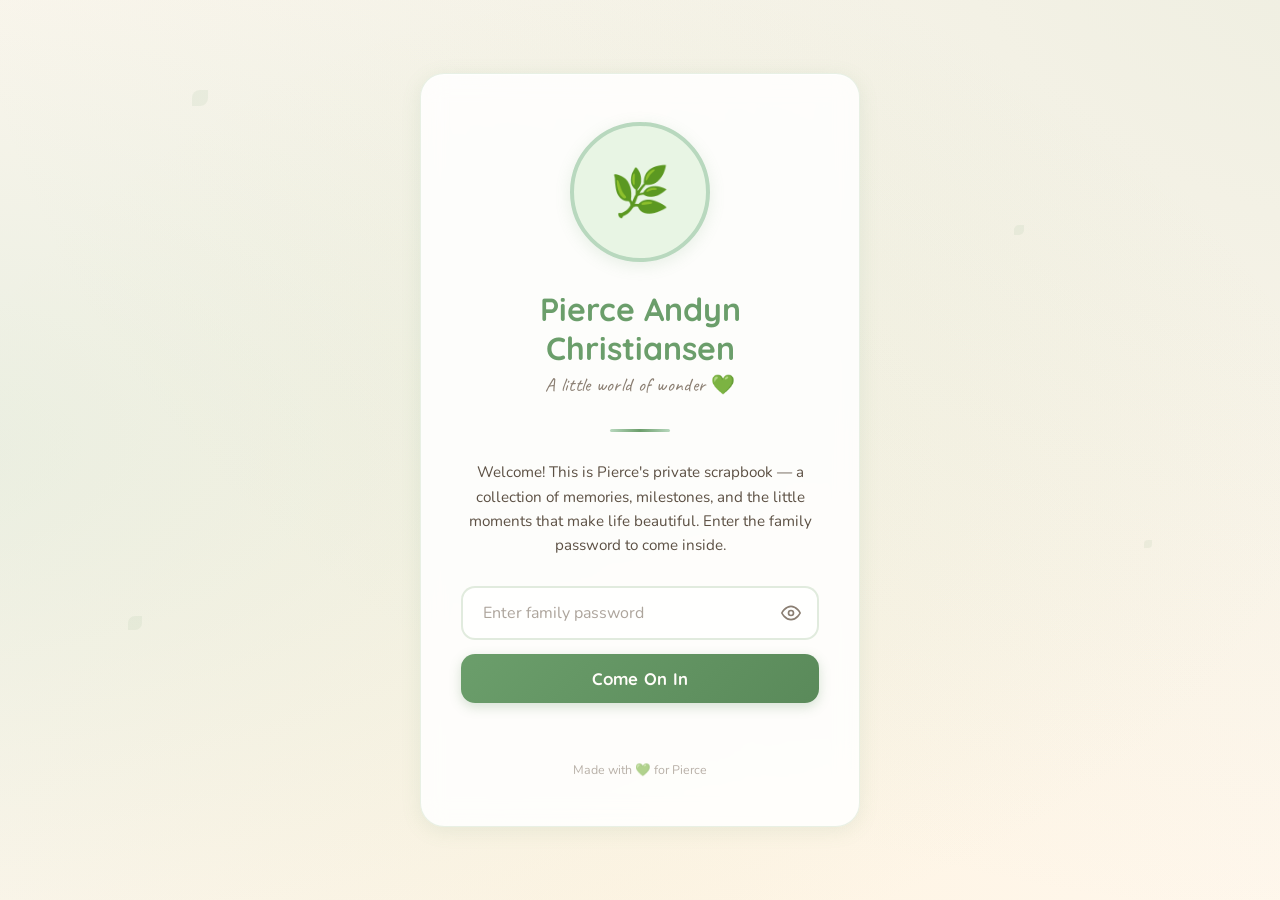
==== index.html @ a2e5b588 "Rename Index.html to index.html" ====
<!DOCTYPE html>
<html lang="en">
<head>
    <meta charset="UTF-8">
    <meta name="viewport" content="width=device-width, initial-scale=1.0">
    <title>Pierce Andyn Christiansen</title>
    <meta name="description" content="A digital scrapbook and memory vault for Pierce Andyn Christiansen.">
    <meta name="robots" content="noindex, nofollow">

    <!-- Fonts -->
    <link rel="preconnect" href="https://fonts.googleapis.com">
    <link rel="preconnect" href="https://fonts.gstatic.com" crossorigin>
    <link href="https://fonts.googleapis.com/css2?family=Quicksand:wght@400;500;600;700&family=Nunito:wght@400;600;700&family=Caveat:wght@400;500;600;700&display=swap" rel="stylesheet">

    <!-- Favicon placeholder — replace with a real favicon when ready -->
    <!-- <link rel="icon" href="/images/favicon.ico" type="image/x-icon"> -->

    <style>
        /* ============================================
           CSS VARIABLES — Pierce's Color Palette
           ============================================ */
        :root {
            /* Backgrounds */
            --bg-cream: #FFF8F0;
            --bg-linen: #FAF0E6;
            --bg-warm: #FDF6EE;

            /* Greens — Pierce's favorite color 💚 */
            --green-soft: #A8C5A0;
            --green-leaf: #6B9E6B;
            --green-mint: #B8D8BE;
            --green-deep: #5A8A5A;
            --green-pale: #E8F5E4;
            --green-forest: #4A7A4A;

            /* Accents */
            --yellow-golden: #F4C542;
            --yellow-soft: #FBE8A6;

            /* Text */
            --text-charcoal: #3D3D3D;
            --text-warm: #5C5044;
            --text-light: #8A7E72;
            --text-white: #FFFDF9;

            /* Misc */
            --shadow-soft: 0 4px 20px rgba(107, 158, 107, 0.12);
            --shadow-hover: 0 8px 32px rgba(107, 158, 107, 0.2);
            --radius-soft: 16px;
            --radius-round: 24px;
            --transition: 0.3s cubic-bezier(0.4, 0, 0.2, 1);
        }

        /* ============================================
           RESET & BASE
           ============================================ */
        *, *::before, *::after {
            margin: 0;
            padding: 0;
            box-sizing: border-box;
        }

        html {
            font-size: 16px;
            scroll-behavior: smooth;
        }

        body {
            font-family: 'Nunito', sans-serif;
            color: var(--text-charcoal);
            background-color: var(--bg-cream);
            min-height: 100vh;
            overflow-x: hidden;
            -webkit-font-smoothing: antialiased;
        }

        /* ============================================
           PASSWORD PAGE — The gate
           ============================================ */
        #password-page {
            min-height: 100vh;
            display: flex;
            flex-direction: column;
            align-items: center;
            justify-content: center;
            padding: 24px;
            position: relative;
            overflow: hidden;
        }

        /* Soft background texture / atmosphere */
        #password-page::before {
            content: '';
            position: absolute;
            top: -50%;
            left: -50%;
            width: 200%;
            height: 200%;
            background:
                radial-gradient(ellipse at 20% 50%, rgba(184, 216, 190, 0.3) 0%, transparent 50%),
                radial-gradient(ellipse at 80% 20%, rgba(168, 197, 160, 0.2) 0%, transparent 50%),
                radial-gradient(ellipse at 50% 80%, rgba(244, 197, 66, 0.08) 0%, transparent 50%);
            animation: bgDrift 20s ease-in-out infinite alternate;
            z-index: 0;
        }

        @keyframes bgDrift {
            0% { transform: translate(0, 0) scale(1); }
            100% { transform: translate(-2%, -1%) scale(1.03); }
        }

        /* Decorative floating leaves / dots */
        .floating-leaf {
            position: absolute;
            width: 12px;
            height: 12px;
            border-radius: 50% 0 50% 0;
            background: var(--green-soft);
            opacity: 0.15;
            z-index: 0;
            animation: leafFloat linear infinite;
        }

        .floating-leaf:nth-child(1) { top: 10%; left: 15%; width: 16px; height: 16px; animation-duration: 18s; animation-delay: 0s; }
        .floating-leaf:nth-child(2) { top: 25%; right: 20%; width: 10px; height: 10px; animation-duration: 22s; animation-delay: 3s; }
        .floating-leaf:nth-child(3) { bottom: 30%; left: 10%; width: 14px; height: 14px; animation-duration: 20s; animation-delay: 6s; }
        .floating-leaf:nth-child(4) { top: 60%; right: 10%; width: 8px; height: 8px; animation-duration: 25s; animation-delay: 2s; }
        .floating-leaf:nth-child(5) { bottom: 15%; left: 40%; width: 11px; height: 11px; animation-duration: 19s; animation-delay: 5s; }
        .floating-leaf:nth-child(6) { top: 40%; left: 60%; width: 9px; height: 9px; animation-duration: 23s; animation-delay: 8s; }

        @keyframes leafFloat {
            0%   { transform: translate(0, 0) rotate(0deg); opacity: 0.12; }
            25%  { transform: translate(15px, -20px) rotate(90deg); opacity: 0.2; }
            50%  { transform: translate(-10px, -40px) rotate(180deg); opacity: 0.12; }
            75%  { transform: translate(20px, -20px) rotate(270deg); opacity: 0.18; }
            100% { transform: translate(0, 0) rotate(360deg); opacity: 0.12; }
        }

        /* Main card container */
        .gate-card {
            position: relative;
            z-index: 1;
            background: rgba(255, 255, 255, 0.85);
            backdrop-filter: blur(12px);
            -webkit-backdrop-filter: blur(12px);
            border: 1px solid rgba(168, 197, 160, 0.25);
            border-radius: var(--radius-round);
            padding: 48px 40px;
            max-width: 440px;
            width: 100%;
            text-align: center;
            box-shadow:
                var(--shadow-soft),
                inset 0 1px 0 rgba(255, 255, 255, 0.6);
            animation: cardFadeIn 0.8s ease-out;
        }

        @keyframes cardFadeIn {
            0% { opacity: 0; transform: translateY(20px) scale(0.97); }
            100% { opacity: 1; transform: translateY(0) scale(1); }
        }

        /* Photo placeholder — the hero circle */
        .gate-photo {
            width: 140px;
            height: 140px;
            border-radius: 50%;
            margin: 0 auto 28px;
            overflow: hidden;
            border: 4px solid var(--green-mint);
            box-shadow: 0 4px 16px rgba(107, 158, 107, 0.15);
            background: var(--green-pale);
            display: flex;
            align-items: center;
            justify-content: center;
            position: relative;
        }

        .gate-photo img {
            width: 100%;
            height: 100%;
            object-fit: cover;
            display: block;
        }

        /* Placeholder icon when no image yet */
        .gate-photo-placeholder {
            color: var(--green-soft);
            font-size: 48px;
            line-height: 1;
        }

        /* Name & subtitle */
        .gate-name {
            font-family: 'Quicksand', sans-serif;
            font-size: 2rem;
            font-weight: 700;
            color: var(--green-leaf);
            line-height: 1.2;
            margin-bottom: 6px;
        }

        .gate-subtitle {
            font-family: 'Caveat', cursive;
            font-size: 1.2rem;
            color: var(--text-light);
            margin-bottom: 32px;
            letter-spacing: 0.3px;
        }

        /* Decorative divider */
        .gate-divider {
            width: 60px;
            height: 3px;
            background: linear-gradient(90deg, var(--green-mint), var(--green-leaf), var(--green-mint));
            border-radius: 3px;
            margin: 0 auto 28px;
        }

        /* Welcome message */
        .gate-welcome {
            font-size: 0.95rem;
            color: var(--text-warm);
            line-height: 1.6;
            margin-bottom: 28px;
        }

        /* Password form */
        .gate-form {
            display: flex;
            flex-direction: column;
            gap: 14px;
        }

        .gate-input-wrapper {
            position: relative;
        }

        .gate-input {
            width: 100%;
            padding: 14px 48px 14px 20px;
            border: 2px solid rgba(168, 197, 160, 0.35);
            border-radius: 14px;
            font-family: 'Nunito', sans-serif;
            font-size: 1rem;
            color: var(--text-charcoal);
            background: rgba(255, 255, 255, 0.7);
            outline: none;
            transition: var(--transition);
        }

        .gate-input::placeholder {
            color: var(--text-light);
            opacity: 0.7;
        }

        .gate-input:focus {
            border-color: var(--green-leaf);
            box-shadow: 0 0 0 4px rgba(107, 158, 107, 0.12);
            background: #fff;
        }

        /* Toggle password visibility button */
        .gate-toggle-pw {
            position: absolute;
            right: 14px;
            top: 50%;
            transform: translateY(-50%);
            background: none;
            border: none;
            cursor: pointer;
            color: var(--text-light);
            padding: 4px;
            display: flex;
            align-items: center;
            justify-content: center;
            transition: color var(--transition);
        }

        .gate-toggle-pw:hover {
            color: var(--green-leaf);
        }

        .gate-toggle-pw svg {
            width: 20px;
            height: 20px;
        }

        /* Submit button */
        .gate-btn {
            padding: 14px 32px;
            border: none;
            border-radius: 14px;
            font-family: 'Quicksand', sans-serif;
            font-size: 1.05rem;
            font-weight: 700;
            color: var(--text-white);
            background: linear-gradient(135deg, var(--green-leaf), var(--green-deep));
            cursor: pointer;
            transition: var(--transition);
            box-shadow: 0 4px 12px rgba(90, 138, 90, 0.25);
            letter-spacing: 0.3px;
        }

        .gate-btn:hover {
            transform: translateY(-2px);
            box-shadow: 0 6px 20px rgba(90, 138, 90, 0.35);
            background: linear-gradient(135deg, var(--green-deep), var(--green-forest));
        }

        .gate-btn:active {
            transform: translateY(0);
        }

        /* Error message */
        .gate-error {
            font-size: 0.88rem;
            color: #C0392B;
            min-height: 22px;
            transition: var(--transition);
            margin-top: 2px;
        }

        .gate-error.shake {
            animation: shakeError 0.4s ease-out;
        }

        @keyframes shakeError {
            0%, 100% { transform: translateX(0); }
            20% { transform: translateX(-6px); }
            40% { transform: translateX(6px); }
            60% { transform: translateX(-4px); }
            80% { transform: translateX(4px); }
        }

        /* Small footer note */
        .gate-footer {
            margin-top: 20px;
            font-size: 0.78rem;
            color: var(--text-light);
            opacity: 0.6;
        }

        .gate-footer span {
            color: var(--green-leaf);
        }

        /* Green heart accent */
        .heart-accent {
            display: inline-block;
            color: var(--green-leaf);
            animation: heartPulse 2s ease-in-out infinite;
        }

        @keyframes heartPulse {
            0%, 100% { transform: scale(1); }
            50% { transform: scale(1.15); }
        }

        /* ============================================
           MAIN SITE — Shown after authentication
           ============================================ */
        #main-site {
            display: none;
            min-height: 100vh;
        }

        /* ---- NAVIGATION BAR ---- */
        .site-nav {
            background: rgba(255, 255, 255, 0.9);
            backdrop-filter: blur(10px);
            -webkit-backdrop-filter: blur(10px);
            border-bottom: 1px solid rgba(168, 197, 160, 0.2);
            padding: 0 24px;
            position: sticky;
            top: 0;
            z-index: 100;
        }

        .nav-inner {
            max-width: 1100px;
            margin: 0 auto;
            display: flex;
            align-items: center;
            justify-content: space-between;
            height: 64px;
        }

        .nav-logo {
            font-family: 'Quicksand', sans-serif;
            font-weight: 700;
            font-size: 1.15rem;
            color: var(--green-leaf);
            text-decoration: none;
            display: flex;
            align-items: center;
            gap: 8px;
        }

        .nav-logo-icon {
            width: 32px;
            height: 32px;
            border-radius: 50%;
            overflow: hidden;
            border: 2px solid var(--green-mint);
            background: var(--green-pale);
            flex-shrink: 0;
            display: flex;
            align-items: center;
            justify-content: center;
            font-size: 14px;
        }

        .nav-logo-icon img {
            width: 100%;
            height: 100%;
            object-fit: cover;
        }

        /* Hamburger menu for mobile */
        .nav-hamburger {
            display: none;
            background: none;
            border: none;
            cursor: pointer;
            padding: 4px;
            color: var(--text-charcoal);
        }

        .nav-hamburger svg {
            width: 28px;
            height: 28px;
        }

        .nav-links {
            display: flex;
            align-items: center;
            gap: 4px;
            list-style: none;
        }

        .nav-links a {
            font-family: 'Quicksand', sans-serif;
            font-weight: 600;
            font-size: 0.9rem;
            color: var(--text-warm);
            text-decoration: none;
            padding: 8px 14px;
            border-radius: 10px;
            transition: var(--transition);
        }

        .nav-links a:hover,
        .nav-links a.active {
            color: var(--green-deep);
            background: var(--green-pale);
        }

        /* ---- HERO SECTION ---- */
        .hero {
            max-width: 1100px;
            margin: 0 auto;
            padding: 60px 24px 40px;
            text-align: center;
        }

        .hero-photo-frame {
            width: 220px;
            height: 220px;
            border-radius: 50%;
            margin: 0 auto 32px;
            overflow: hidden;
            border: 5px solid var(--green-mint);
            box-shadow:
                0 8px 32px rgba(107, 158, 107, 0.15),
                0 0 0 8px rgba(184, 216, 190, 0.15);
            background: var(--green-pale);
            display: flex;
            align-items: center;
            justify-content: center;
            animation: heroPhotoIn 1s ease-out 0.2s both;
        }

        @keyframes heroPhotoIn {
            0% { opacity: 0; transform: scale(0.85); }
            100% { opacity: 1; transform: scale(1); }
        }

        .hero-photo-frame img {
            width: 100%;
            height: 100%;
            object-fit: cover;
        }

        .hero-photo-placeholder {
            font-size: 64px;
            color: var(--green-soft);
        }

        .hero h1 {
            font-family: 'Quicksand', sans-serif;
            font-size: 2.8rem;
            font-weight: 700;
            color: var(--green-leaf);
            margin-bottom: 8px;
            animation: fadeUp 0.8s ease-out 0.4s both;
        }

        .hero-tagline {
            font-family: 'Caveat', cursive;
            font-size: 1.4rem;
            color: var(--text-light);
            margin-bottom: 12px;
            animation: fadeUp 0.8s ease-out 0.55s both;
        }

        .hero-description {
            font-size: 1.05rem;
            color: var(--text-warm);
            max-width: 540px;
            margin: 0 auto;
            line-height: 1.7;
            animation: fadeUp 0.8s ease-out 0.7s both;
        }

        @keyframes fadeUp {
            0% { opacity: 0; transform: translateY(16px); }
            100% { opacity: 1; transform: translateY(0); }
        }

        /* ---- QUICK NAV CARDS ---- */
        .quick-nav {
            max-width: 1100px;
            margin: 0 auto;
            padding: 20px 24px 60px;
        }

        .quick-nav-heading {
            font-family: 'Caveat', cursive;
            font-size: 1.5rem;
            color: var(--text-light);
            text-align: center;
            margin-bottom: 32px;
            animation: fadeUp 0.8s ease-out 0.85s both;
        }

        .quick-nav-grid {
            display: grid;
            grid-template-columns: repeat(auto-fit, minmax(200px, 1fr));
            gap: 20px;
        }

        .nav-card {
            background: rgba(255, 255, 255, 0.75);
            border: 1px solid rgba(168, 197, 160, 0.2);
            border-radius: var(--radius-soft);
            padding: 28px 20px;
            text-align: center;
            text-decoration: none;
            color: var(--text-charcoal);
            transition: var(--transition);
            box-shadow: var(--shadow-soft);
            animation: fadeUp 0.6s ease-out both;
        }

        .nav-card:nth-child(1) { animation-delay: 0.9s; }
        .nav-card:nth-child(2) { animation-delay: 1.0s; }
        .nav-card:nth-child(3) { animation-delay: 1.1s; }
        .nav-card:nth-child(4) { animation-delay: 1.2s; }
        .nav-card:nth-child(5) { animation-delay: 1.3s; }
        .nav-card:nth-child(6) { animation-delay: 1.4s; }
        .nav-card:nth-child(7) { animation-delay: 1.5s; }

        .nav-card:hover {
            transform: translateY(-4px);
            box-shadow: var(--shadow-hover);
            border-color: var(--green-soft);
        }

        .nav-card-icon {
            font-size: 2.2rem;
            margin-bottom: 12px;
            display: block;
        }

        .nav-card-title {
            font-family: 'Quicksand', sans-serif;
            font-weight: 700;
            font-size: 1.05rem;
            color: var(--green-leaf);
            margin-bottom: 6px;
        }

        .nav-card-desc {
            font-size: 0.85rem;
            color: var(--text-light);
            line-height: 1.5;
        }

        /* ---- SITE FOOTER ---- */
        .site-footer {
            text-align: center;
            padding: 32px 24px;
            border-top: 1px solid rgba(168, 197, 160, 0.15);
            background: rgba(232, 245, 228, 0.3);
        }

        .site-footer p {
            font-family: 'Caveat', cursive;
            font-size: 1.1rem;
            color: var(--text-light);
        }

        .site-footer .heart-accent {
            font-style: normal;
        }

        /* ============================================
           MOBILE RESPONSIVE
           ============================================ */
        @media (max-width: 768px) {
            .gate-card {
                padding: 36px 28px;
                border-radius: 20px;
            }

            .gate-photo {
                width: 110px;
                height: 110px;
            }

            .gate-name {
                font-size: 1.65rem;
            }

            .gate-subtitle {
                font-size: 1.05rem;
            }

            /* Mobile nav */
            .nav-hamburger {
                display: block;
            }

            .nav-links {
                display: none;
                position: absolute;
                top: 64px;
                left: 0;
                right: 0;
                background: rgba(255, 255, 255, 0.97);
                backdrop-filter: blur(12px);
                -webkit-backdrop-filter: blur(12px);
                flex-direction: column;
                padding: 16px 24px;
                gap: 4px;
                border-bottom: 1px solid rgba(168, 197, 160, 0.2);
                box-shadow: 0 8px 24px rgba(0, 0, 0, 0.06);
            }

            .nav-links.open {
                display: flex;
            }

            .nav-links a {
                padding: 12px 16px;
                font-size: 1rem;
                width: 100%;
                text-align: left;
            }

            /* Hero mobile */
            .hero {
                padding: 40px 20px 28px;
            }

            .hero-photo-frame {
                width: 160px;
                height: 160px;
            }

            .hero h1 {
                font-size: 2rem;
            }

            .hero-tagline {
                font-size: 1.2rem;
            }

            .hero-description {
                font-size: 0.95rem;
            }

            /* Cards mobile */
            .quick-nav {
                padding: 12px 20px 48px;
            }

            .quick-nav-grid {
                grid-template-columns: repeat(2, 1fr);
                gap: 14px;
            }

            .nav-card {
                padding: 22px 16px;
            }

            .nav-card-icon {
                font-size: 1.8rem;
            }

            .nav-card-title {
                font-size: 0.95rem;
            }

            .nav-card-desc {
                font-size: 0.78rem;
            }
        }

        @media (max-width: 420px) {
            .gate-card {
                padding: 32px 22px;
            }

            .hero h1 {
                font-size: 1.7rem;
            }

            .quick-nav-grid {
                grid-template-columns: 1fr 1fr;
                gap: 12px;
            }
        }

        /* ============================================
           LOADING / TRANSITION STATE
           ============================================ */
        .page-loading {
            opacity: 0;
            animation: pageFadeIn 0.5s ease-out forwards;
        }

        @keyframes pageFadeIn {
            to { opacity: 1; }
        }
    </style>
</head>
<body>

    <!-- ==========================================
         PASSWORD GATE PAGE
         ========================================== -->
    <div id="password-page">
        <!-- Floating decorative elements -->
        <div class="floating-leaf"></div>
        <div class="floating-leaf"></div>
        <div class="floating-leaf"></div>
        <div class="floating-leaf"></div>
        <div class="floating-leaf"></div>
        <div class="floating-leaf"></div>

        <div class="gate-card">
            <!-- Profile photo — PLACEHOLDER: replace src with real image path -->
            <div class="gate-photo">
                <!-- 
                    📸 IMAGE PLACEHOLDER — Replace this entire comment + placeholder 
                    with a real <img> tag once you have a photo:
                    <img src="images/hero/pierce-gate.jpg" alt="Pierce Andyn Christiansen">
                -->
                <span class="gate-photo-placeholder">🌿</span>
            </div>

            <h1 class="gate-name">Pierce Andyn Christiansen</h1>
            <p class="gate-subtitle">A little world of wonder <span class="heart-accent">💚</span></p>

            <div class="gate-divider"></div>

            <p class="gate-welcome">
                Welcome! This is Pierce's private scrapbook — a collection of memories, milestones, and the little moments that make life beautiful. Enter the family password to come inside.
            </p>

            <form class="gate-form" id="gate-form" autocomplete="off">
                <div class="gate-input-wrapper">
                    <input 
                        type="password" 
                        id="gate-password" 
                        class="gate-input" 
                        placeholder="Enter family password" 
                        autocomplete="current-password"
                        required
                    >
                    <button type="button" class="gate-toggle-pw" id="toggle-pw" aria-label="Show password">
                        <!-- Eye icon -->
                        <svg id="eye-open" viewBox="0 0 24 24" fill="none" stroke="currentColor" stroke-width="2" stroke-linecap="round" stroke-linejoin="round">
                            <path d="M1 12s4-8 11-8 11 8 11 8-4 8-11 8-11-8-11-8z"></path>
                            <circle cx="12" cy="12" r="3"></circle>
                        </svg>
                        <svg id="eye-closed" viewBox="0 0 24 24" fill="none" stroke="currentColor" stroke-width="2" stroke-linecap="round" stroke-linejoin="round" style="display:none;">
                            <path d="M17.94 17.94A10.07 10.07 0 0 1 12 20c-7 0-11-8-11-8a18.45 18.45 0 0 1 5.06-5.94M9.9 4.24A9.12 9.12 0 0 1 12 4c7 0 11 8 11 8a18.5 18.5 0 0 1-2.16 3.19m-6.72-1.07a3 3 0 1 1-4.24-4.24"></path>
                            <line x1="1" y1="1" x2="23" y2="23"></line>
                        </svg>
                    </button>
                </div>
                <button type="submit" class="gate-btn">Come On In</button>
                <p class="gate-error" id="gate-error" aria-live="polite"></p>
            </form>

            <p class="gate-footer">Made with <span class="heart-accent">💚</span> for Pierce</p>
        </div>
    </div>


    <!-- ==========================================
         MAIN SITE — Revealed after authentication
         ========================================== -->
    <div id="main-site" class="page-loading">
        <!-- Navigation -->
        <nav class="site-nav">
            <div class="nav-inner">
                <a href="/" class="nav-logo">
                    <span class="nav-logo-icon">
                        <!-- 
                            📸 IMAGE PLACEHOLDER — Replace with:
                            <img src="images/hero/pierce-nav.jpg" alt="Pierce">
                        -->
                        🌿
                    </span>
                    Pierce's World
                </a>

                <button class="nav-hamburger" id="nav-hamburger" aria-label="Menu">
                    <svg viewBox="0 0 24 24" fill="none" stroke="currentColor" stroke-width="2" stroke-linecap="round" stroke-linejoin="round">
                        <line x1="3" y1="6" x2="21" y2="6"></line>
                        <line x1="3" y1="12" x2="21" y2="12"></line>
                        <line x1="3" y1="18" x2="21" y2="18"></line>
                    </svg>
                </button>

                <ul class="nav-links" id="nav-links">
                    <li><a href="/" class="active">Home</a></li>
                    <li><a href="/pages/timeline.html">Timeline</a></li>
                    <li><a href="/pages/gallery.html">Photos</a></li>
                    <li><a href="/pages/favorites.html">Favorites</a></li>
                    <li><a href="/pages/family.html">Family</a></li>
                    <li><a href="/pages/moments.html">Moments</a></li>
                    <li><a href="/pages/about.html">About</a></li>
                </ul>
            </div>
        </nav>

        <!-- Hero Section -->
        <section class="hero">
            <div class="hero-photo-frame">
                <!-- 
                    📸 IMAGE PLACEHOLDER — Replace with:
                    <img src="images/hero/pierce-hero.jpg" alt="Pierce Andyn Christiansen">
                -->
                <span class="hero-photo-placeholder">🌿</span>
            </div>

            <h1>Pierce Andyn Christiansen</h1>
            <p class="hero-tagline">Growing, exploring, and making the world brighter every day</p>
            <p class="hero-description">
                This is Pierce's corner of the internet — a place to hold onto every little milestone, 
                every giggle, every favorite thing, and every memory worth keeping. Welcome to his world. 
                <span class="heart-accent">💚</span>
            </p>
        </section>

        <!-- Quick Navigation Cards -->
        <section class="quick-nav">
            <p class="quick-nav-heading">Explore Pierce's world...</p>
            <div class="quick-nav-grid">
                <a href="/pages/timeline.html" class="nav-card">
                    <span class="nav-card-icon">🌱</span>
                    <div class="nav-card-title">Growth Timeline</div>
                    <div class="nav-card-desc">Milestones, firsts, and how he's growing</div>
                </a>
                <a href="/pages/gallery.html" class="nav-card">
                    <span class="nav-card-icon">📸</span>
                    <div class="nav-card-title">Photo Gallery</div>
                    <div class="nav-card-desc">All the snapshots and memories</div>
                </a>
                <a href="/pages/favorites.html" class="nav-card">
                    <span class="nav-card-icon">⭐</span>
                    <div class="nav-card-title">Things He Loves</div>
                    <div class="nav-card-desc">Favorite foods, shows, toys & more</div>
                </a>
                <a href="/pages/family.html" class="nav-card">
                    <span class="nav-card-icon">👨‍👩‍👦</span>
                    <div class="nav-card-title">Family & Friends</div>
                    <div class="nav-card-desc">The people who love him most</div>
                </a>
                <a href="/pages/moments.html" class="nav-card">
                    <span class="nav-card-icon">✨</span>
                    <div class="nav-card-title">Memorable Moments</div>
                    <div class="nav-card-desc">Funny quotes, stories & adventures</div>
                </a>
                <a href="/pages/years/year-1.html" class="nav-card">
                    <span class="nav-card-icon">📖</span>
                    <div class="nav-card-title">Year Pages</div>
                    <div class="nav-card-desc">A mini yearbook for each year of life</div>
                </a>
                <a href="/pages/about.html" class="nav-card">
                    <span class="nav-card-icon">💌</span>
                    <div class="nav-card-title">About This Site</div>
                    <div class="nav-card-desc">Why we made this & a letter to Pierce</div>
                </a>
            </div>
        </section>

        <!-- Footer -->
        <footer class="site-footer">
            <p>Made with love for Pierce <span class="heart-accent">💚</span></p>
        </footer>
    </div>


    <!-- ==========================================
         JAVASCRIPT — Password Auth & Interactions
         ========================================== -->
    <script>
        /* ==============================================
           PASSWORD AUTHENTICATION
           ==============================================
           
           HOW TO SET YOUR PASSWORD:
           1. Pick your family password (e.g., "PierceRocks2024")
           2. Go to: https://emn178.github.io/online-tools/sha256.html
           3. Type your password and copy the SHA-256 hash
           4. Replace the PASSWORD_HASH value below with your hash
           
           Example: "pierce" hashes to:
           "d14a028c2a3a2bc9476102bb288234c415a2b01f828ea62ac5b3e42f"
           (Don't use "pierce" — pick something only your family knows!)
        ============================================== */

        // 🔒 REPLACE THIS HASH with the SHA-256 hash of your chosen password
        // Use https://emn178.github.io/online-tools/sha256.html to generate it
        const PASSWORD_HASH = '9b04069beb4cfe5dec5927b9b35ce32707b7dfe1ba356cebd79fec4b14c97157';

        // DOM elements
        const passwordPage = document.getElementById('password-page');
        const mainSite = document.getElementById('main-site');
        const gateForm = document.getElementById('gate-form');
        const gatePassword = document.getElementById('gate-password');
        const gateError = document.getElementById('gate-error');
        const togglePw = document.getElementById('toggle-pw');
        const eyeOpen = document.getElementById('eye-open');
        const eyeClosed = document.getElementById('eye-closed');

        /**
         * Hash a string using SHA-256
         * Returns a hex string
         */
        async function hashPassword(password) {
            const encoder = new TextEncoder();
            const data = encoder.encode(password);
            const hashBuffer = await crypto.subtle.digest('SHA-256', data);
            const hashArray = Array.from(new Uint8Array(hashBuffer));
            return hashArray.map(b => b.toString(16).padStart(2, '0')).join('');
        }

        /**
         * Check if user is already authenticated
         */
        function isAuthenticated() {
            return sessionStorage.getItem('pierce_authenticated') === 'true';
        }

        /**
         * Show the main site, hide the password page
         */
        function showMainSite() {
            passwordPage.style.display = 'none';
            mainSite.style.display = 'block';
        }

        /**
         * Handle password form submission
         */
        gateForm.addEventListener('submit', async function(e) {
            e.preventDefault();

            const password = gatePassword.value.trim();
            if (!password) return;

            const hash = await hashPassword(password);

            if (hash === PASSWORD_HASH) {
                // Success! Store auth and reveal site
                sessionStorage.setItem('pierce_authenticated', 'true');
                
                // Smooth transition
                passwordPage.style.opacity = '0';
                passwordPage.style.transition = 'opacity 0.4s ease-out';
                
                setTimeout(() => {
                    showMainSite();
                }, 400);
            } else {
                // Wrong password
                gateError.textContent = 'That\'s not quite right — try again!';
                gateError.classList.remove('shake');
                // Trigger reflow to restart animation
                void gateError.offsetWidth;
                gateError.classList.add('shake');
                gatePassword.value = '';
                gatePassword.focus();
            }
        });

        /**
         * Toggle password visibility
         */
        togglePw.addEventListener('click', function() {
            const isPassword = gatePassword.type === 'password';
            gatePassword.type = isPassword ? 'text' : 'password';
            eyeOpen.style.display = isPassword ? 'none' : 'block';
            eyeClosed.style.display = isPassword ? 'block' : 'none';
        });

        /**
         * Check authentication on page load
         */
        if (isAuthenticated()) {
            showMainSite();
        }

        /**
         * Mobile hamburger menu toggle
         */
        const navHamburger = document.getElementById('nav-hamburger');
        const navLinks = document.getElementById('nav-links');

        if (navHamburger) {
            navHamburger.addEventListener('click', function() {
                navLinks.classList.toggle('open');
            });

            // Close menu when a link is clicked
            navLinks.querySelectorAll('a').forEach(link => {
                link.addEventListener('click', () => {
                    navLinks.classList.remove('open');
                });
            });
        }

        /**
         * Close mobile menu when clicking outside
         */
        document.addEventListener('click', function(e) {
            if (navLinks && navLinks.classList.contains('open')) {
                if (!e.target.closest('.site-nav')) {
                    navLinks.classList.remove('open');
                }
            }
        });

        // Clear error when user starts typing again
        gatePassword.addEventListener('input', function() {
            gateError.textContent = '';
        });
    </script>

</body>
</html>
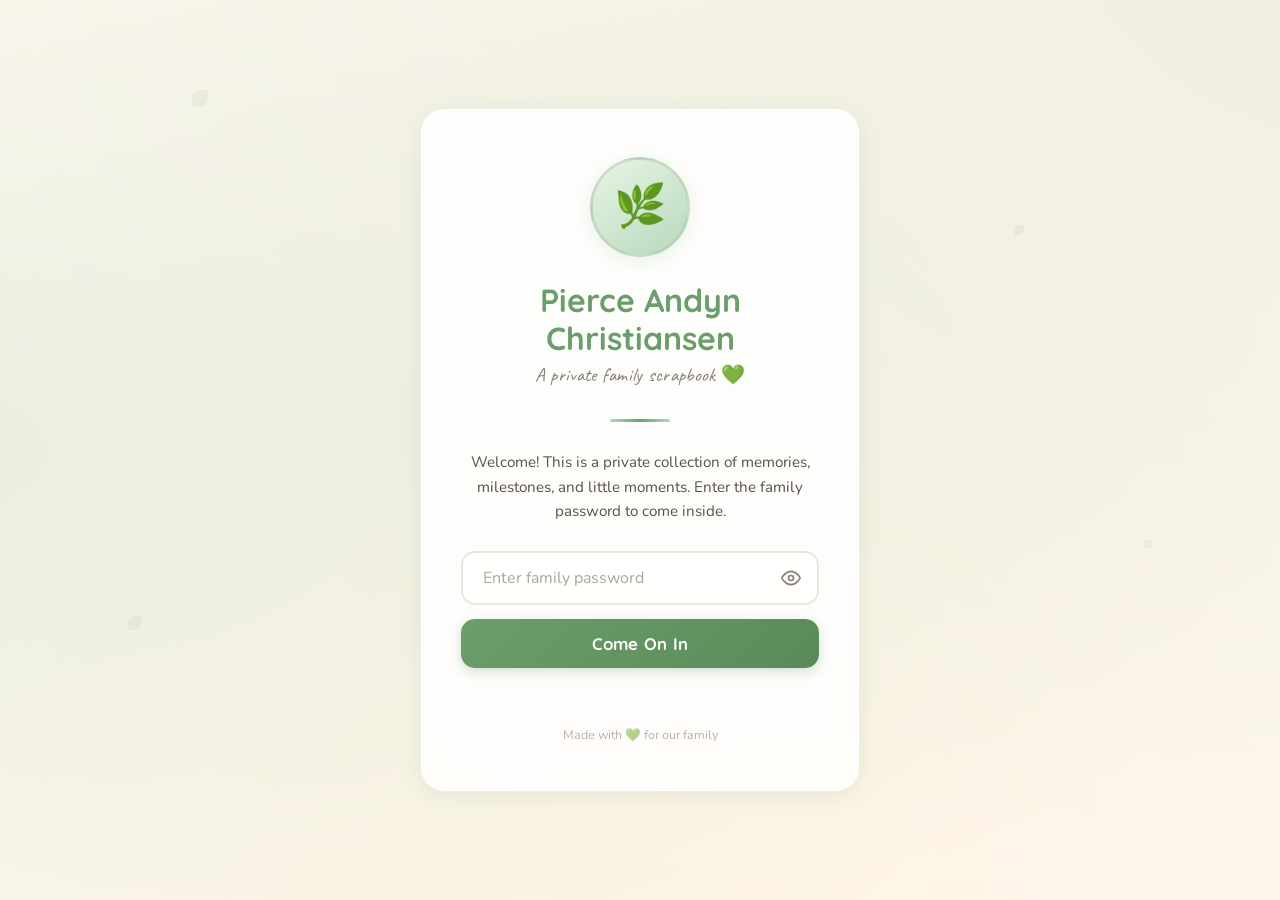
==== commit ee962f42: "Update index.html" ====
--- a/index.html
+++ b/index.html
@@ -4,46 +4,32 @@
     <meta charset="UTF-8">
     <meta name="viewport" content="width=device-width, initial-scale=1.0">
     <title>Pierce Andyn Christiansen</title>
-    <meta name="description" content="A digital scrapbook and memory vault for Pierce Andyn Christiansen.">
+    <meta name="description" content="A private family scrapbook.">
     <meta name="robots" content="noindex, nofollow">
 
     <!-- Fonts -->
     <link rel="preconnect" href="https://fonts.googleapis.com">
     <link rel="preconnect" href="https://fonts.gstatic.com" crossorigin>
     <link href="https://fonts.googleapis.com/css2?family=Quicksand:wght@400;500;600;700&family=Nunito:wght@400;600;700&family=Caveat:wght@400;500;600;700&display=swap" rel="stylesheet">
-
-    <!-- Favicon placeholder — replace with a real favicon when ready -->
-    <!-- <link rel="icon" href="/images/favicon.ico" type="image/x-icon"> -->
 
     <style>
         /* ============================================
            CSS VARIABLES — Pierce's Color Palette
            ============================================ */
         :root {
-            /* Backgrounds */
             --bg-cream: #FFF8F0;
             --bg-linen: #FAF0E6;
-            --bg-warm: #FDF6EE;
-
-            /* Greens — Pierce's favorite color 💚 */
             --green-soft: #A8C5A0;
             --green-leaf: #6B9E6B;
             --green-mint: #B8D8BE;
             --green-deep: #5A8A5A;
             --green-pale: #E8F5E4;
             --green-forest: #4A7A4A;
-
-            /* Accents */
             --yellow-golden: #F4C542;
-            --yellow-soft: #FBE8A6;
-
-            /* Text */
             --text-charcoal: #3D3D3D;
             --text-warm: #5C5044;
             --text-light: #8A7E72;
             --text-white: #FFFDF9;
-
-            /* Misc */
             --shadow-soft: 0 4px 20px rgba(107, 158, 107, 0.12);
             --shadow-hover: 0 8px 32px rgba(107, 158, 107, 0.2);
             --radius-soft: 16px;
@@ -75,7 +61,7 @@
         }
 
         /* ============================================
-           PASSWORD PAGE — The gate
+           PASSWORD PAGE
            ============================================ */
         #password-page {
             min-height: 100vh;
@@ -88,7 +74,7 @@
             overflow: hidden;
         }
 
-        /* Soft background texture / atmosphere */
+        /* Soft atmospheric background */
         #password-page::before {
             content: '';
             position: absolute;
@@ -109,11 +95,9 @@
             100% { transform: translate(-2%, -1%) scale(1.03); }
         }
 
-        /* Decorative floating leaves / dots */
+        /* Floating decorative leaves */
         .floating-leaf {
             position: absolute;
-            width: 12px;
-            height: 12px;
             border-radius: 50% 0 50% 0;
             background: var(--green-soft);
             opacity: 0.15;
@@ -136,7 +120,7 @@
             100% { transform: translate(0, 0) rotate(360deg); opacity: 0.12; }
         }
 
-        /* Main card container */
+        /* Gate card */
         .gate-card {
             position: relative;
             z-index: 1;
@@ -160,34 +144,19 @@
             100% { opacity: 1; transform: translateY(0) scale(1); }
         }
 
-        /* Photo placeholder — the hero circle */
-        .gate-photo {
-            width: 140px;
-            height: 140px;
+        /* Decorative leaf icon instead of a photo */
+        .gate-icon {
+            width: 100px;
+            height: 100px;
             border-radius: 50%;
-            margin: 0 auto 28px;
-            overflow: hidden;
-            border: 4px solid var(--green-mint);
-            box-shadow: 0 4px 16px rgba(107, 158, 107, 0.15);
-            background: var(--green-pale);
+            margin: 0 auto 24px;
+            background: linear-gradient(145deg, var(--green-pale), var(--green-mint));
+            border: 3px solid rgba(168, 197, 160, 0.4);
             display: flex;
             align-items: center;
             justify-content: center;
-            position: relative;
-        }
-
-        .gate-photo img {
-            width: 100%;
-            height: 100%;
-            object-fit: cover;
-            display: block;
-        }
-
-        /* Placeholder icon when no image yet */
-        .gate-photo-placeholder {
-            color: var(--green-soft);
-            font-size: 48px;
-            line-height: 1;
+            font-size: 42px;
+            box-shadow: 0 4px 16px rgba(107, 158, 107, 0.12);
         }
 
         /* Name & subtitle */
@@ -217,7 +186,7 @@
             margin: 0 auto 28px;
         }
 
-        /* Welcome message */
+        /* Welcome text */
         .gate-welcome {
             font-size: 0.95rem;
             color: var(--text-warm);
@@ -260,7 +229,7 @@
             background: #fff;
         }
 
-        /* Toggle password visibility button */
+        /* Toggle password visibility */
         .gate-toggle-pw {
             position: absolute;
             right: 14px;
@@ -333,7 +302,7 @@
             80% { transform: translateX(4px); }
         }
 
-        /* Small footer note */
+        /* Footer note */
         .gate-footer {
             margin-top: 20px;
             font-size: 0.78rem;
@@ -345,7 +314,7 @@
             color: var(--green-leaf);
         }
 
-        /* Green heart accent */
+        /* Green heart pulse */
         .heart-accent {
             display: inline-block;
             color: var(--green-leaf);
@@ -355,264 +324,6 @@
         @keyframes heartPulse {
             0%, 100% { transform: scale(1); }
             50% { transform: scale(1.15); }
-        }
-
-        /* ============================================
-           MAIN SITE — Shown after authentication
-           ============================================ */
-        #main-site {
-            display: none;
-            min-height: 100vh;
-        }
-
-        /* ---- NAVIGATION BAR ---- */
-        .site-nav {
-            background: rgba(255, 255, 255, 0.9);
-            backdrop-filter: blur(10px);
-            -webkit-backdrop-filter: blur(10px);
-            border-bottom: 1px solid rgba(168, 197, 160, 0.2);
-            padding: 0 24px;
-            position: sticky;
-            top: 0;
-            z-index: 100;
-        }
-
-        .nav-inner {
-            max-width: 1100px;
-            margin: 0 auto;
-            display: flex;
-            align-items: center;
-            justify-content: space-between;
-            height: 64px;
-        }
-
-        .nav-logo {
-            font-family: 'Quicksand', sans-serif;
-            font-weight: 700;
-            font-size: 1.15rem;
-            color: var(--green-leaf);
-            text-decoration: none;
-            display: flex;
-            align-items: center;
-            gap: 8px;
-        }
-
-        .nav-logo-icon {
-            width: 32px;
-            height: 32px;
-            border-radius: 50%;
-            overflow: hidden;
-            border: 2px solid var(--green-mint);
-            background: var(--green-pale);
-            flex-shrink: 0;
-            display: flex;
-            align-items: center;
-            justify-content: center;
-            font-size: 14px;
-        }
-
-        .nav-logo-icon img {
-            width: 100%;
-            height: 100%;
-            object-fit: cover;
-        }
-
-        /* Hamburger menu for mobile */
-        .nav-hamburger {
-            display: none;
-            background: none;
-            border: none;
-            cursor: pointer;
-            padding: 4px;
-            color: var(--text-charcoal);
-        }
-
-        .nav-hamburger svg {
-            width: 28px;
-            height: 28px;
-        }
-
-        .nav-links {
-            display: flex;
-            align-items: center;
-            gap: 4px;
-            list-style: none;
-        }
-
-        .nav-links a {
-            font-family: 'Quicksand', sans-serif;
-            font-weight: 600;
-            font-size: 0.9rem;
-            color: var(--text-warm);
-            text-decoration: none;
-            padding: 8px 14px;
-            border-radius: 10px;
-            transition: var(--transition);
-        }
-
-        .nav-links a:hover,
-        .nav-links a.active {
-            color: var(--green-deep);
-            background: var(--green-pale);
-        }
-
-        /* ---- HERO SECTION ---- */
-        .hero {
-            max-width: 1100px;
-            margin: 0 auto;
-            padding: 60px 24px 40px;
-            text-align: center;
-        }
-
-        .hero-photo-frame {
-            width: 220px;
-            height: 220px;
-            border-radius: 50%;
-            margin: 0 auto 32px;
-            overflow: hidden;
-            border: 5px solid var(--green-mint);
-            box-shadow:
-                0 8px 32px rgba(107, 158, 107, 0.15),
-                0 0 0 8px rgba(184, 216, 190, 0.15);
-            background: var(--green-pale);
-            display: flex;
-            align-items: center;
-            justify-content: center;
-            animation: heroPhotoIn 1s ease-out 0.2s both;
-        }
-
-        @keyframes heroPhotoIn {
-            0% { opacity: 0; transform: scale(0.85); }
-            100% { opacity: 1; transform: scale(1); }
-        }
-
-        .hero-photo-frame img {
-            width: 100%;
-            height: 100%;
-            object-fit: cover;
-        }
-
-        .hero-photo-placeholder {
-            font-size: 64px;
-            color: var(--green-soft);
-        }
-
-        .hero h1 {
-            font-family: 'Quicksand', sans-serif;
-            font-size: 2.8rem;
-            font-weight: 700;
-            color: var(--green-leaf);
-            margin-bottom: 8px;
-            animation: fadeUp 0.8s ease-out 0.4s both;
-        }
-
-        .hero-tagline {
-            font-family: 'Caveat', cursive;
-            font-size: 1.4rem;
-            color: var(--text-light);
-            margin-bottom: 12px;
-            animation: fadeUp 0.8s ease-out 0.55s both;
-        }
-
-        .hero-description {
-            font-size: 1.05rem;
-            color: var(--text-warm);
-            max-width: 540px;
-            margin: 0 auto;
-            line-height: 1.7;
-            animation: fadeUp 0.8s ease-out 0.7s both;
-        }
-
-        @keyframes fadeUp {
-            0% { opacity: 0; transform: translateY(16px); }
-            100% { opacity: 1; transform: translateY(0); }
-        }
-
-        /* ---- QUICK NAV CARDS ---- */
-        .quick-nav {
-            max-width: 1100px;
-            margin: 0 auto;
-            padding: 20px 24px 60px;
-        }
-
-        .quick-nav-heading {
-            font-family: 'Caveat', cursive;
-            font-size: 1.5rem;
-            color: var(--text-light);
-            text-align: center;
-            margin-bottom: 32px;
-            animation: fadeUp 0.8s ease-out 0.85s both;
-        }
-
-        .quick-nav-grid {
-            display: grid;
-            grid-template-columns: repeat(auto-fit, minmax(200px, 1fr));
-            gap: 20px;
-        }
-
-        .nav-card {
-            background: rgba(255, 255, 255, 0.75);
-            border: 1px solid rgba(168, 197, 160, 0.2);
-            border-radius: var(--radius-soft);
-            padding: 28px 20px;
-            text-align: center;
-            text-decoration: none;
-            color: var(--text-charcoal);
-            transition: var(--transition);
-            box-shadow: var(--shadow-soft);
-            animation: fadeUp 0.6s ease-out both;
-        }
-
-        .nav-card:nth-child(1) { animation-delay: 0.9s; }
-        .nav-card:nth-child(2) { animation-delay: 1.0s; }
-        .nav-card:nth-child(3) { animation-delay: 1.1s; }
-        .nav-card:nth-child(4) { animation-delay: 1.2s; }
-        .nav-card:nth-child(5) { animation-delay: 1.3s; }
-        .nav-card:nth-child(6) { animation-delay: 1.4s; }
-        .nav-card:nth-child(7) { animation-delay: 1.5s; }
-
-        .nav-card:hover {
-            transform: translateY(-4px);
-            box-shadow: var(--shadow-hover);
-            border-color: var(--green-soft);
-        }
-
-        .nav-card-icon {
-            font-size: 2.2rem;
-            margin-bottom: 12px;
-            display: block;
-        }
-
-        .nav-card-title {
-            font-family: 'Quicksand', sans-serif;
-            font-weight: 700;
-            font-size: 1.05rem;
-            color: var(--green-leaf);
-            margin-bottom: 6px;
-        }
-
-        .nav-card-desc {
-            font-size: 0.85rem;
-            color: var(--text-light);
-            line-height: 1.5;
-        }
-
-        /* ---- SITE FOOTER ---- */
-        .site-footer {
-            text-align: center;
-            padding: 32px 24px;
-            border-top: 1px solid rgba(168, 197, 160, 0.15);
-            background: rgba(232, 245, 228, 0.3);
-        }
-
-        .site-footer p {
-            font-family: 'Caveat', cursive;
-            font-size: 1.1rem;
-            color: var(--text-light);
-        }
-
-        .site-footer .heart-accent {
-            font-style: normal;
         }
 
         /* ============================================
@@ -624,9 +335,10 @@
                 border-radius: 20px;
             }
 
-            .gate-photo {
-                width: 110px;
-                height: 110px;
+            .gate-icon {
+                width: 84px;
+                height: 84px;
+                font-size: 36px;
             }
 
             .gate-name {
@@ -635,86 +347,6 @@
 
             .gate-subtitle {
                 font-size: 1.05rem;
-            }
-
-            /* Mobile nav */
-            .nav-hamburger {
-                display: block;
-            }
-
-            .nav-links {
-                display: none;
-                position: absolute;
-                top: 64px;
-                left: 0;
-                right: 0;
-                background: rgba(255, 255, 255, 0.97);
-                backdrop-filter: blur(12px);
-                -webkit-backdrop-filter: blur(12px);
-                flex-direction: column;
-                padding: 16px 24px;
-                gap: 4px;
-                border-bottom: 1px solid rgba(168, 197, 160, 0.2);
-                box-shadow: 0 8px 24px rgba(0, 0, 0, 0.06);
-            }
-
-            .nav-links.open {
-                display: flex;
-            }
-
-            .nav-links a {
-                padding: 12px 16px;
-                font-size: 1rem;
-                width: 100%;
-                text-align: left;
-            }
-
-            /* Hero mobile */
-            .hero {
-                padding: 40px 20px 28px;
-            }
-
-            .hero-photo-frame {
-                width: 160px;
-                height: 160px;
-            }
-
-            .hero h1 {
-                font-size: 2rem;
-            }
-
-            .hero-tagline {
-                font-size: 1.2rem;
-            }
-
-            .hero-description {
-                font-size: 0.95rem;
-            }
-
-            /* Cards mobile */
-            .quick-nav {
-                padding: 12px 20px 48px;
-            }
-
-            .quick-nav-grid {
-                grid-template-columns: repeat(2, 1fr);
-                gap: 14px;
-            }
-
-            .nav-card {
-                padding: 22px 16px;
-            }
-
-            .nav-card-icon {
-                font-size: 1.8rem;
-            }
-
-            .nav-card-title {
-                font-size: 0.95rem;
-            }
-
-            .nav-card-desc {
-                font-size: 0.78rem;
             }
         }
 
@@ -722,34 +354,13 @@
             .gate-card {
                 padding: 32px 22px;
             }
-
-            .hero h1 {
-                font-size: 1.7rem;
-            }
-
-            .quick-nav-grid {
-                grid-template-columns: 1fr 1fr;
-                gap: 12px;
-            }
-        }
-
-        /* ============================================
-           LOADING / TRANSITION STATE
-           ============================================ */
-        .page-loading {
-            opacity: 0;
-            animation: pageFadeIn 0.5s ease-out forwards;
-        }
-
-        @keyframes pageFadeIn {
-            to { opacity: 1; }
         }
     </style>
 </head>
 <body>
 
     <!-- ==========================================
-         PASSWORD GATE PAGE
+         PASSWORD GATE — The only thing on this page
          ========================================== -->
     <div id="password-page">
         <!-- Floating decorative elements -->
@@ -761,23 +372,17 @@
         <div class="floating-leaf"></div>
 
         <div class="gate-card">
-            <!-- Profile photo — PLACEHOLDER: replace src with real image path -->
-            <div class="gate-photo">
-                <!-- 
-                    📸 IMAGE PLACEHOLDER — Replace this entire comment + placeholder 
-                    with a real <img> tag once you have a photo:
-                    <img src="images/hero/pierce-gate.jpg" alt="Pierce Andyn Christiansen">
-                -->
-                <span class="gate-photo-placeholder">🌿</span>
-            </div>
+            <!-- Decorative icon — no photo of Pierce for privacy -->
+            <div class="gate-icon">🌿</div>
 
             <h1 class="gate-name">Pierce Andyn Christiansen</h1>
-            <p class="gate-subtitle">A little world of wonder <span class="heart-accent">💚</span></p>
+            <p class="gate-subtitle">A private family scrapbook <span class="heart-accent">💚</span></p>
 
             <div class="gate-divider"></div>
 
             <p class="gate-welcome">
-                Welcome! This is Pierce's private scrapbook — a collection of memories, milestones, and the little moments that make life beautiful. Enter the family password to come inside.
+                Welcome! This is a private collection of memories, milestones, and little moments. 
+                Enter the family password to come inside.
             </p>
 
             <form class="gate-form" id="gate-form" autocomplete="off">
@@ -791,7 +396,6 @@
                         required
                     >
                     <button type="button" class="gate-toggle-pw" id="toggle-pw" aria-label="Show password">
-                        <!-- Eye icon -->
                         <svg id="eye-open" viewBox="0 0 24 24" fill="none" stroke="currentColor" stroke-width="2" stroke-linecap="round" stroke-linejoin="round">
                             <path d="M1 12s4-8 11-8 11 8 11 8-4 8-11 8-11-8-11-8z"></path>
                             <circle cx="12" cy="12" r="3"></circle>
@@ -806,119 +410,13 @@
                 <p class="gate-error" id="gate-error" aria-live="polite"></p>
             </form>
 
-            <p class="gate-footer">Made with <span class="heart-accent">💚</span> for Pierce</p>
+            <p class="gate-footer">Made with <span class="heart-accent">💚</span> for our family</p>
         </div>
     </div>
 
 
     <!-- ==========================================
-         MAIN SITE — Revealed after authentication
-         ========================================== -->
-    <div id="main-site" class="page-loading">
-        <!-- Navigation -->
-        <nav class="site-nav">
-            <div class="nav-inner">
-                <a href="/" class="nav-logo">
-                    <span class="nav-logo-icon">
-                        <!-- 
-                            📸 IMAGE PLACEHOLDER — Replace with:
-                            <img src="images/hero/pierce-nav.jpg" alt="Pierce">
-                        -->
-                        🌿
-                    </span>
-                    Pierce's World
-                </a>
-
-                <button class="nav-hamburger" id="nav-hamburger" aria-label="Menu">
-                    <svg viewBox="0 0 24 24" fill="none" stroke="currentColor" stroke-width="2" stroke-linecap="round" stroke-linejoin="round">
-                        <line x1="3" y1="6" x2="21" y2="6"></line>
-                        <line x1="3" y1="12" x2="21" y2="12"></line>
-                        <line x1="3" y1="18" x2="21" y2="18"></line>
-                    </svg>
-                </button>
-
-                <ul class="nav-links" id="nav-links">
-                    <li><a href="/" class="active">Home</a></li>
-                    <li><a href="/pages/timeline.html">Timeline</a></li>
-                    <li><a href="/pages/gallery.html">Photos</a></li>
-                    <li><a href="/pages/favorites.html">Favorites</a></li>
-                    <li><a href="/pages/family.html">Family</a></li>
-                    <li><a href="/pages/moments.html">Moments</a></li>
-                    <li><a href="/pages/about.html">About</a></li>
-                </ul>
-            </div>
-        </nav>
-
-        <!-- Hero Section -->
-        <section class="hero">
-            <div class="hero-photo-frame">
-                <!-- 
-                    📸 IMAGE PLACEHOLDER — Replace with:
-                    <img src="images/hero/pierce-hero.jpg" alt="Pierce Andyn Christiansen">
-                -->
-                <span class="hero-photo-placeholder">🌿</span>
-            </div>
-
-            <h1>Pierce Andyn Christiansen</h1>
-            <p class="hero-tagline">Growing, exploring, and making the world brighter every day</p>
-            <p class="hero-description">
-                This is Pierce's corner of the internet — a place to hold onto every little milestone, 
-                every giggle, every favorite thing, and every memory worth keeping. Welcome to his world. 
-                <span class="heart-accent">💚</span>
-            </p>
-        </section>
-
-        <!-- Quick Navigation Cards -->
-        <section class="quick-nav">
-            <p class="quick-nav-heading">Explore Pierce's world...</p>
-            <div class="quick-nav-grid">
-                <a href="/pages/timeline.html" class="nav-card">
-                    <span class="nav-card-icon">🌱</span>
-                    <div class="nav-card-title">Growth Timeline</div>
-                    <div class="nav-card-desc">Milestones, firsts, and how he's growing</div>
-                </a>
-                <a href="/pages/gallery.html" class="nav-card">
-                    <span class="nav-card-icon">📸</span>
-                    <div class="nav-card-title">Photo Gallery</div>
-                    <div class="nav-card-desc">All the snapshots and memories</div>
-                </a>
-                <a href="/pages/favorites.html" class="nav-card">
-                    <span class="nav-card-icon">⭐</span>
-                    <div class="nav-card-title">Things He Loves</div>
-                    <div class="nav-card-desc">Favorite foods, shows, toys & more</div>
-                </a>
-                <a href="/pages/family.html" class="nav-card">
-                    <span class="nav-card-icon">👨‍👩‍👦</span>
-                    <div class="nav-card-title">Family & Friends</div>
-                    <div class="nav-card-desc">The people who love him most</div>
-                </a>
-                <a href="/pages/moments.html" class="nav-card">
-                    <span class="nav-card-icon">✨</span>
-                    <div class="nav-card-title">Memorable Moments</div>
-                    <div class="nav-card-desc">Funny quotes, stories & adventures</div>
-                </a>
-                <a href="/pages/years/year-1.html" class="nav-card">
-                    <span class="nav-card-icon">📖</span>
-                    <div class="nav-card-title">Year Pages</div>
-                    <div class="nav-card-desc">A mini yearbook for each year of life</div>
-                </a>
-                <a href="/pages/about.html" class="nav-card">
-                    <span class="nav-card-icon">💌</span>
-                    <div class="nav-card-title">About This Site</div>
-                    <div class="nav-card-desc">Why we made this & a letter to Pierce</div>
-                </a>
-            </div>
-        </section>
-
-        <!-- Footer -->
-        <footer class="site-footer">
-            <p>Made with love for Pierce <span class="heart-accent">💚</span></p>
-        </footer>
-    </div>
-
-
-    <!-- ==========================================
-         JAVASCRIPT — Password Auth & Interactions
+         JAVASCRIPT — Password Auth
          ========================================== -->
     <script>
         /* ==============================================
@@ -930,19 +428,12 @@
            2. Go to: https://emn178.github.io/online-tools/sha256.html
            3. Type your password and copy the SHA-256 hash
            4. Replace the PASSWORD_HASH value below with your hash
-           
-           Example: "pierce" hashes to:
-           "d14a028c2a3a2bc9476102bb288234c415a2b01f828ea62ac5b3e42f"
-           (Don't use "pierce" — pick something only your family knows!)
         ============================================== */
 
         // 🔒 REPLACE THIS HASH with the SHA-256 hash of your chosen password
-        // Use https://emn178.github.io/online-tools/sha256.html to generate it
         const PASSWORD_HASH = '9b04069beb4cfe5dec5927b9b35ce32707b7dfe1ba356cebd79fec4b14c97157';
 
         // DOM elements
-        const passwordPage = document.getElementById('password-page');
-        const mainSite = document.getElementById('main-site');
         const gateForm = document.getElementById('gate-form');
         const gatePassword = document.getElementById('gate-password');
         const gateError = document.getElementById('gate-error');
@@ -951,8 +442,7 @@
         const eyeClosed = document.getElementById('eye-closed');
 
         /**
-         * Hash a string using SHA-256
-         * Returns a hex string
+         * Hash a string using SHA-256 → returns hex string
          */
         async function hashPassword(password) {
             const encoder = new TextEncoder();
@@ -963,22 +453,14 @@
         }
 
         /**
-         * Check if user is already authenticated
+         * Check if already authenticated → skip straight to home
          */
-        function isAuthenticated() {
-            return sessionStorage.getItem('pierce_authenticated') === 'true';
+        if (sessionStorage.getItem('pierce_authenticated') === 'true') {
+            window.location.href = '/pages/home.html';
         }
 
         /**
-         * Show the main site, hide the password page
-         */
-        function showMainSite() {
-            passwordPage.style.display = 'none';
-            mainSite.style.display = 'block';
-        }
-
-        /**
-         * Handle password form submission
+         * Handle password submission
          */
         gateForm.addEventListener('submit', async function(e) {
             e.preventDefault();
@@ -989,22 +471,22 @@
             const hash = await hashPassword(password);
 
             if (hash === PASSWORD_HASH) {
-                // Success! Store auth and reveal site
+                // ✅ Correct — save auth and redirect to home page
                 sessionStorage.setItem('pierce_authenticated', 'true');
                 
-                // Smooth transition
-                passwordPage.style.opacity = '0';
-                passwordPage.style.transition = 'opacity 0.4s ease-out';
-                
+                // Fade out the gate card, then redirect
+                document.querySelector('.gate-card').style.opacity = '0';
+                document.querySelector('.gate-card').style.transform = 'translateY(-10px) scale(0.98)';
+                document.querySelector('.gate-card').style.transition = 'all 0.4s ease-out';
+
                 setTimeout(() => {
-                    showMainSite();
+                    window.location.href = '/pages/home.html';
                 }, 400);
             } else {
-                // Wrong password
-                gateError.textContent = 'That\'s not quite right — try again!';
+                // ❌ Wrong password
+                gateError.textContent = "That's not quite right — try again!";
                 gateError.classList.remove('shake');
-                // Trigger reflow to restart animation
-                void gateError.offsetWidth;
+                void gateError.offsetWidth; // reflow to restart animation
                 gateError.classList.add('shake');
                 gatePassword.value = '';
                 gatePassword.focus();
@@ -1022,43 +504,8 @@
         });
 
         /**
-         * Check authentication on page load
+         * Clear error on typing
          */
-        if (isAuthenticated()) {
-            showMainSite();
-        }
-
-        /**
-         * Mobile hamburger menu toggle
-         */
-        const navHamburger = document.getElementById('nav-hamburger');
-        const navLinks = document.getElementById('nav-links');
-
-        if (navHamburger) {
-            navHamburger.addEventListener('click', function() {
-                navLinks.classList.toggle('open');
-            });
-
-            // Close menu when a link is clicked
-            navLinks.querySelectorAll('a').forEach(link => {
-                link.addEventListener('click', () => {
-                    navLinks.classList.remove('open');
-                });
-            });
-        }
-
-        /**
-         * Close mobile menu when clicking outside
-         */
-        document.addEventListener('click', function(e) {
-            if (navLinks && navLinks.classList.contains('open')) {
-                if (!e.target.closest('.site-nav')) {
-                    navLinks.classList.remove('open');
-                }
-            }
-        });
-
-        // Clear error when user starts typing again
         gatePassword.addEventListener('input', function() {
             gateError.textContent = '';
         });
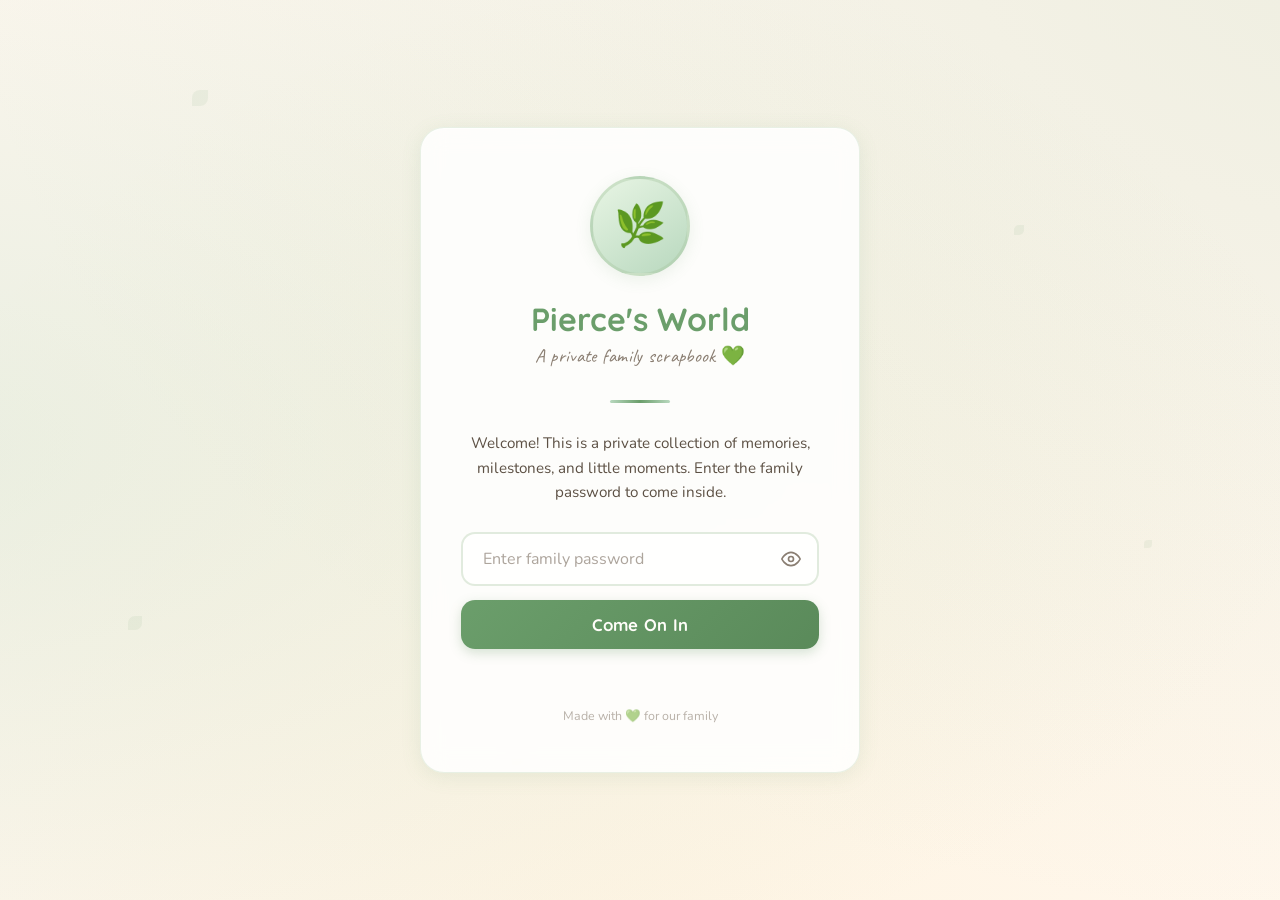
==== commit 83ae0b63: "Update index.html" ====
--- a/index.html
+++ b/index.html
@@ -375,7 +375,7 @@
             <!-- Decorative icon — no photo of Pierce for privacy -->
             <div class="gate-icon">🌿</div>
 
-            <h1 class="gate-name">Pierce Andyn Christiansen</h1>
+            <h1 class="gate-name">Pierce's World</h1>
             <p class="gate-subtitle">A private family scrapbook <span class="heart-accent">💚</span></p>
 
             <div class="gate-divider"></div>
@@ -443,13 +443,68 @@
 
         /**
          * Hash a string using SHA-256 → returns hex string
+         * Uses crypto.subtle when available (HTTPS/localhost),
+         * falls back to a simple JS implementation for file:// protocol
          */
         async function hashPassword(password) {
-            const encoder = new TextEncoder();
-            const data = encoder.encode(password);
-            const hashBuffer = await crypto.subtle.digest('SHA-256', data);
-            const hashArray = Array.from(new Uint8Array(hashBuffer));
-            return hashArray.map(b => b.toString(16).padStart(2, '0')).join('');
+            // Try native crypto.subtle first (requires secure context)
+            if (window.crypto && window.crypto.subtle) {
+                try {
+                    const encoder = new TextEncoder();
+                    const data = encoder.encode(password);
+                    const hashBuffer = await crypto.subtle.digest('SHA-256', data);
+                    const hashArray = Array.from(new Uint8Array(hashBuffer));
+                    return hashArray.map(b => b.toString(16).padStart(2, '0')).join('');
+                } catch (e) {
+                    // crypto.subtle failed (likely file:// protocol) — fall through to fallback
+                }
+            }
+
+            // Fallback: pure JS SHA-256 for file:// or insecure contexts
+            function sha256(str) {
+                function rightRotate(value, amount) { return (value >>> amount) | (value << (32 - amount)); }
+                const k = [
+                    0x428a2f98,0x71374491,0xb5c0fbcf,0xe9b5dba5,0x3956c25b,0x59f111f1,0x923f82a4,0xab1c5ed5,
+                    0xd807aa98,0x12835b01,0x243185be,0x550c7dc3,0x72be5d74,0x80deb1fe,0x9bdc06a7,0xc19bf174,
+                    0xe49b69c1,0xefbe4786,0x0fc19dc6,0x240ca1cc,0x2de92c6f,0x4a7484aa,0x5cb0a9dc,0x76f988da,
+                    0x983e5152,0xa831c66d,0xb00327c8,0xbf597fc7,0xc6e00bf3,0xd5a79147,0x06ca6351,0x14292967,
+                    0x27b70a85,0x2e1b2138,0x4d2c6dfc,0x53380d13,0x650a7354,0x766a0abb,0x81c2c92e,0x92722c85,
+                    0xa2bfe8a1,0xa81a664b,0xc24b8b70,0xc76c51a3,0xd192e819,0xd6990624,0xf40e3585,0x106aa070,
+                    0x19a4c116,0x1e376c08,0x2748774c,0x34b0bcb5,0x391c0cb3,0x4ed8aa4a,0x5b9cca4f,0x682e6ff3,
+                    0x748f82ee,0x78a5636f,0x84c87814,0x8cc70208,0x90befffa,0xa4506ceb,0xbef9a3f7,0xc67178f2
+                ];
+                let h0=0x6a09e667,h1=0xbb67ae85,h2=0x3c6ef372,h3=0xa54ff53a,h4=0x510e527f,h5=0x9b05688c,h6=0x1f83d9ab,h7=0x5be0cd19;
+                const bytes = new TextEncoder().encode(str);
+                const bitLen = bytes.length * 8;
+                const padded = new Uint8Array(Math.ceil((bytes.length + 9) / 64) * 64);
+                padded.set(bytes);
+                padded[bytes.length] = 0x80;
+                const view = new DataView(padded.buffer);
+                view.setUint32(padded.length - 4, bitLen, false);
+                for (let offset = 0; offset < padded.length; offset += 64) {
+                    const w = new Uint32Array(64);
+                    for (let i = 0; i < 16; i++) w[i] = view.getUint32(offset + i * 4, false);
+                    for (let i = 16; i < 64; i++) {
+                        const s0 = rightRotate(w[i-15],7) ^ rightRotate(w[i-15],18) ^ (w[i-15]>>>3);
+                        const s1 = rightRotate(w[i-2],17) ^ rightRotate(w[i-2],19) ^ (w[i-2]>>>10);
+                        w[i] = (w[i-16] + s0 + w[i-7] + s1) | 0;
+                    }
+                    let a=h0,b=h1,c=h2,d=h3,e=h4,f=h5,g=h6,h=h7;
+                    for (let i = 0; i < 64; i++) {
+                        const S1 = rightRotate(e,6) ^ rightRotate(e,11) ^ rightRotate(e,25);
+                        const ch = (e & f) ^ (~e & g);
+                        const t1 = (h + S1 + ch + k[i] + w[i]) | 0;
+                        const S0 = rightRotate(a,2) ^ rightRotate(a,13) ^ rightRotate(a,22);
+                        const maj = (a & b) ^ (a & c) ^ (b & c);
+                        const t2 = (S0 + maj) | 0;
+                        h=g; g=f; f=e; e=(d+t1)|0; d=c; c=b; b=a; a=(t1+t2)|0;
+                    }
+                    h0=(h0+a)|0; h1=(h1+b)|0; h2=(h2+c)|0; h3=(h3+d)|0;
+                    h4=(h4+e)|0; h5=(h5+f)|0; h6=(h6+g)|0; h7=(h7+h)|0;
+                }
+                return [h0,h1,h2,h3,h4,h5,h6,h7].map(v=>(v>>>0).toString(16).padStart(8,'0')).join('');
+            }
+            return sha256(password);
         }
 
         /**
@@ -468,28 +523,32 @@
             const password = gatePassword.value.trim();
             if (!password) return;
 
-            const hash = await hashPassword(password);
-
-            if (hash === PASSWORD_HASH) {
-                // ✅ Correct — save auth and redirect to home page
-                sessionStorage.setItem('pierce_authenticated', 'true');
-                
-                // Fade out the gate card, then redirect
-                document.querySelector('.gate-card').style.opacity = '0';
-                document.querySelector('.gate-card').style.transform = 'translateY(-10px) scale(0.98)';
-                document.querySelector('.gate-card').style.transition = 'all 0.4s ease-out';
-
-                setTimeout(() => {
-                    window.location.href = '/pages/home.html';
-                }, 400);
-            } else {
-                // ❌ Wrong password
-                gateError.textContent = "That's not quite right — try again!";
-                gateError.classList.remove('shake');
-                void gateError.offsetWidth; // reflow to restart animation
-                gateError.classList.add('shake');
-                gatePassword.value = '';
-                gatePassword.focus();
+            try {
+                const hash = await hashPassword(password);
+
+                if (hash === PASSWORD_HASH) {
+                    // ✅ Correct — save auth and redirect to home page
+                    sessionStorage.setItem('pierce_authenticated', 'true');
+                    
+                    // Fade out the gate card, then redirect
+                    document.querySelector('.gate-card').style.opacity = '0';
+                    document.querySelector('.gate-card').style.transform = 'translateY(-10px) scale(0.98)';
+                    document.querySelector('.gate-card').style.transition = 'all 0.4s ease-out';
+
+                    setTimeout(() => {
+                        window.location.href = '/pages/home.html';
+                    }, 400);
+                } else {
+                    // ❌ Wrong password
+                    gateError.textContent = "That's not quite right — try again!";
+                    gateError.classList.remove('shake');
+                    void gateError.offsetWidth;
+                    gateError.classList.add('shake');
+                    gatePassword.value = '';
+                    gatePassword.focus();
+                }
+            } catch (err) {
+                gateError.textContent = "Something went wrong — please try again.";
             }
         });
 
